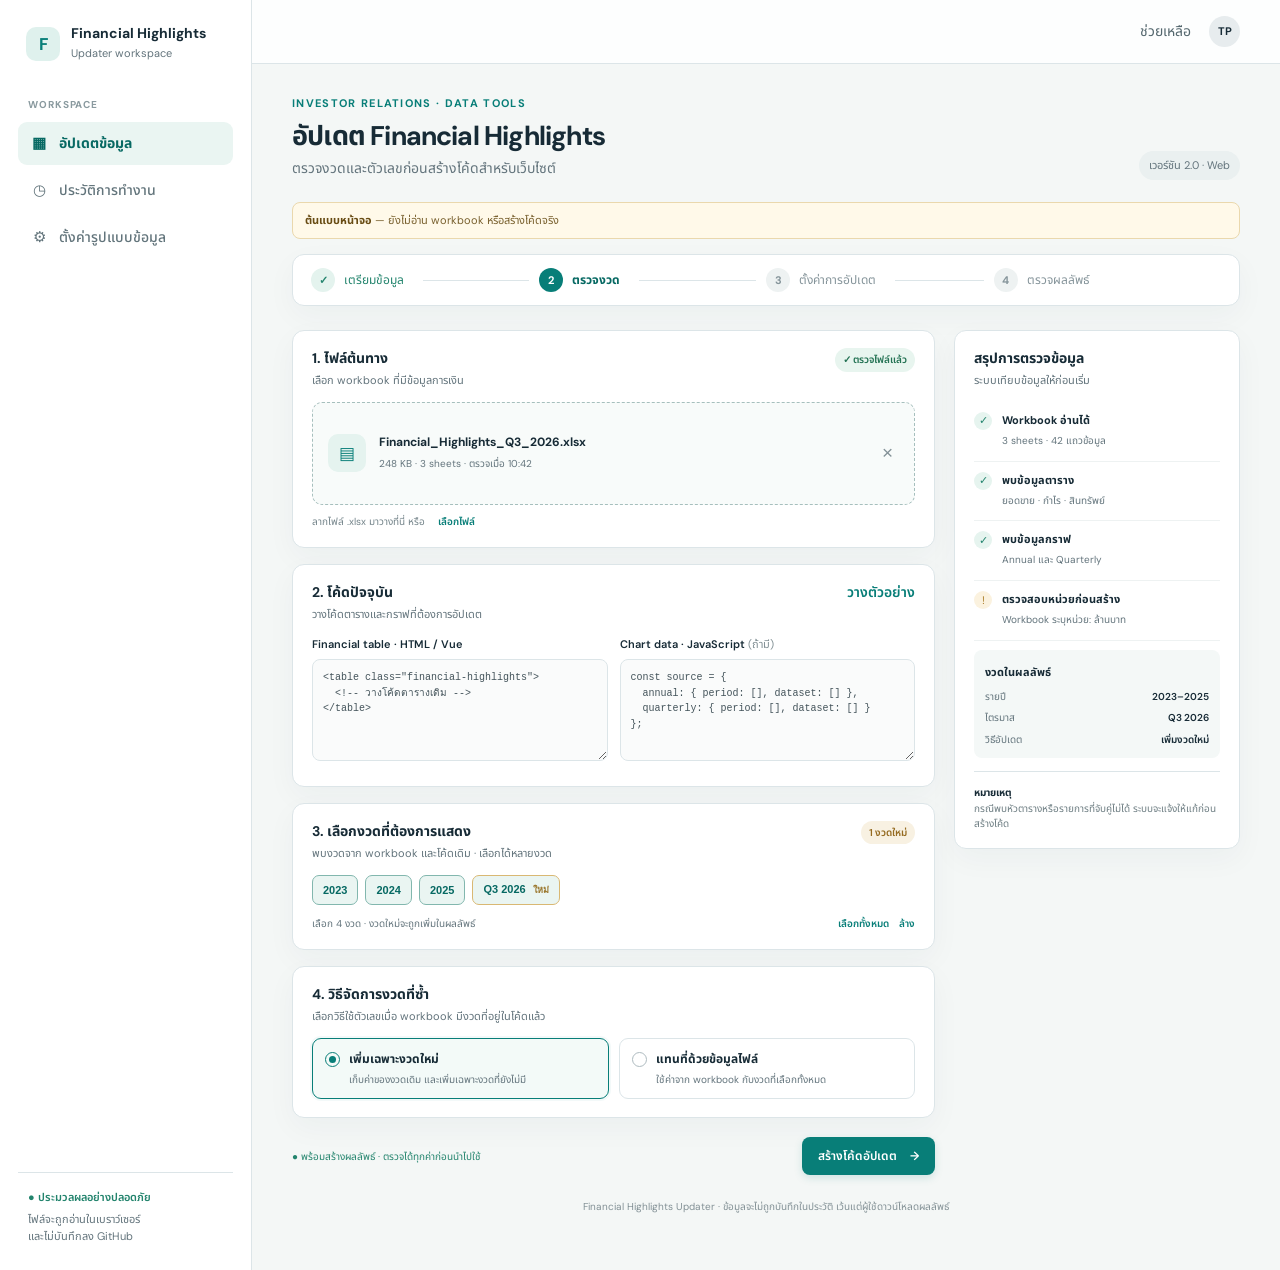
==== financial-highlights-ui-concept.html @ eec48c36 "Add Financial Highlights UI concept Publish a clearly labeled static UI mockup for the proposed brow" ====
<!doctype html>
<html lang="th">
<head>
<meta charset="utf-8">
<meta name="viewport" content="width=device-width, initial-scale=1">
<title>Financial Highlights Updater — UI Concept</title>
<style>
@import url('https://fonts.googleapis.com/css2?family=DM+Sans:wght@400;500;600;700&family=Noto+Sans+Thai:wght@400;500;600;700&display=swap');
:root{--ink:#172b36;--muted:#63747c;--line:#dce5e8;--paper:#f4f7f6;--white:#fff;--teal:#087e78;--teal-dark:#076963;--pale:#e6f4f1;--gold:#bc8b39;--green:#23846d;--shadow:0 10px 30px #203f4c0a}
*{box-sizing:border-box}body{margin:0;background:var(--paper);color:var(--ink);font:14px/1.55 'DM Sans','Noto Sans Thai',sans-serif}.shell{min-height:100vh;display:grid;grid-template-columns:252px 1fr}.sidebar{background:#fff;border-right:1px solid var(--line);padding:25px 18px;display:flex;flex-direction:column}.brand{display:flex;gap:11px;align-items:center;padding:0 8px 30px}.brandmark{height:34px;width:34px;border-radius:10px;background:#dff1ed;color:var(--teal);display:grid;place-items:center;font-size:17px;font-weight:700}.brand strong{font-size:14px;line-height:1.2;display:block}.brand small{color:var(--muted);font-size:11px}.navlabel{font-size:10px;font-weight:700;letter-spacing:.09em;color:#8a9a9f;padding:0 10px;margin:4px 0 9px}.navitem{display:flex;align-items:center;gap:11px;color:#62747b;padding:10px 12px;border-radius:9px;margin-bottom:4px;font-weight:500}.navitem.active{background:#eaf5f2;color:var(--teal-dark);font-weight:700}.navicon{width:18px;text-align:center;font-size:15px}.sidebar-bottom{margin-top:auto;border-top:1px solid var(--line);padding:16px 10px 0;color:var(--muted);font-size:11px}.secure{color:var(--green);font-weight:600;margin-bottom:5px}.main{min-width:0}.topbar{height:64px;padding:0 40px;border-bottom:1px solid var(--line);display:flex;justify-content:flex-end;align-items:center;background:#ffffffd9;gap:18px}.help{color:#54676e}.user{width:31px;height:31px;border-radius:50%;background:#e7ecee;display:grid;place-items:center;font-size:11px;font-weight:700}.content{max-width:1140px;margin:0 auto;padding:31px 40px 55px}.eyebrow{font-size:11px;letter-spacing:.12em;color:var(--teal);text-transform:uppercase;font-weight:700}.headline{display:flex;justify-content:space-between;align-items:flex-end;gap:20px;margin:3px 0 22px}.headline h1{font-size:27px;line-height:1.2;margin:5px 0 6px;letter-spacing:-.03em}.headline p{margin:0;color:var(--muted)}.version{font-size:11px;color:var(--muted);background:#eaf0f0;padding:6px 10px;border-radius:20px;white-space:nowrap}.steps{display:grid;grid-template-columns:repeat(4,1fr);gap:0;margin-bottom:24px;background:white;border:1px solid var(--line);border-radius:12px;padding:13px 18px;box-shadow:var(--shadow)}.step{display:flex;align-items:center;gap:9px;color:#85949a;font-size:12px}.step:not(:last-child):after{content:'';height:1px;flex:1;background:var(--line);margin:0 10px}.stepnum{width:24px;height:24px;border-radius:50%;display:grid;place-items:center;background:#eef2f2;font-size:11px;font-weight:700}.step.done{color:var(--green)}.step.done .stepnum{background:#e4f3ee;color:var(--green)}.step.active{color:var(--teal-dark);font-weight:700}.step.active .stepnum{background:var(--teal);color:#fff}.layout{display:grid;grid-template-columns:minmax(0,1fr) 286px;gap:19px;align-items:start}.stack{display:grid;gap:16px}.card{background:var(--white);border:1px solid var(--line);border-radius:12px;box-shadow:var(--shadow);overflow:hidden}.cardhead{padding:17px 19px 13px;display:flex;justify-content:space-between;align-items:flex-start;gap:12px}.cardtitle{font-weight:700;font-size:14px}.carddesc{font-size:11px;color:var(--muted);margin-top:2px}.cardbody{padding:0 19px 18px}.filebox{border:1px dashed #a6bfbd;background:#f8fbfa;border-radius:10px;min-height:103px;display:flex;align-items:center;padding:15px;gap:13px}.fileicon{width:38px;height:38px;border-radius:10px;background:#e5f3ef;color:var(--teal);display:grid;place-items:center;font-size:17px;flex:none}.fileinfo{flex:1;min-width:0}.fileinfo b{display:block;white-space:nowrap;overflow:hidden;text-overflow:ellipsis;font-size:12px}.fileinfo span{font-size:10px;color:var(--muted)}.pill{display:inline-flex;gap:5px;align-items:center;border-radius:20px;font-size:10px;padding:4px 8px;background:#e8f5ef;color:#237253;font-weight:600}.pill.gold{background:#f8f1e2;color:#956b21}.remove{color:#829096;background:transparent;border:0;font-size:19px}.dropnote{font-size:10px;color:#74848a;margin-top:9px}.codegrid{display:grid;grid-template-columns:1fr 1fr;gap:12px}.codefield label{font-size:11px;font-weight:600;display:block;margin:0 0 6px}.codefield textarea{width:100%;height:102px;resize:vertical;border:1px solid var(--line);border-radius:8px;background:#fafbfb;padding:10px;font:10px/1.55 'Consolas',monospace;color:#43535a;outline:none}.codefield textarea:focus{border-color:#71a9a1;box-shadow:0 0 0 3px #087e7815}.periods{display:flex;gap:7px;flex-wrap:wrap}.period{border:1px solid var(--line);background:white;border-radius:7px;padding:7px 10px;font-size:11px;color:#556970}.period.selected{background:#eaf5f2;border-color:#82b7ae;color:var(--teal-dark);font-weight:700}.period.new{border-color:#d9b873}.period em{font-style:normal;font-size:9px;color:#9a762c;margin-left:4px}.periodfoot{display:flex;justify-content:space-between;align-items:center;margin-top:11px;font-size:10px;color:var(--muted)}.textlink{border:0;background:none;color:var(--teal);font:inherit;font-weight:600;padding:0 0 0 10px}.modes{display:grid;grid-template-columns:1fr 1fr;gap:10px}.mode{border:1px solid var(--line);border-radius:9px;padding:11px 12px;cursor:pointer}.mode.selected{border:1.5px solid var(--teal);background:#f3faf8;box-shadow:0 0 0 2px #087e780c}.moderow{display:flex;gap:9px;align-items:center}.radio{width:15px;height:15px;border:1.5px solid #aebbc0;border-radius:50%;display:grid;place-items:center;flex:none}.selected .radio{border-color:var(--teal)}.selected .radio:after{content:'';width:7px;height:7px;background:var(--teal);border-radius:50%}.mode b{font-size:12px}.mode p{margin:5px 0 0 24px;color:var(--muted);font-size:10px;line-height:1.4}.actions{display:flex;justify-content:space-between;align-items:center;padding-top:3px}.ready{font-size:10px;color:var(--green);display:flex;gap:6px;align-items:center}.button{border:0;border-radius:8px;padding:10px 16px;background:var(--teal);color:white;font:600 12px 'DM Sans','Noto Sans Thai',sans-serif;box-shadow:0 3px 8px #087e7828}.button span{margin-left:10px}.sidecard{position:sticky;top:18px}.sidecard .cardbody{padding-bottom:16px}.checkrow{display:flex;gap:10px;padding:10px 0;border-bottom:1px solid #eef2f2;align-items:flex-start}.checkrow:last-child{border-bottom:0}.check{width:18px;height:18px;border-radius:50%;display:grid;place-items:center;background:#e6f4ef;color:#23846d;font-size:11px;flex:none}.check.gold{background:#fbf2df;color:#ac812d}.checkcopy b{font-size:11px;display:block}.checkcopy span{font-size:10px;color:var(--muted)}.summarybox{margin-top:9px;padding:11px;border-radius:8px;background:#f4f8f7}.summarybox b{font-size:11px}.summaryline{display:flex;justify-content:space-between;font-size:10px;color:var(--muted);margin-top:6px}.summaryline strong{color:var(--ink);font-weight:600}.tip{border-top:1px solid var(--line);margin-top:13px;padding-top:13px;font-size:10px;color:#6d7d82}.tip strong{color:var(--ink)}.footer{text-align:center;color:#829095;font-size:10px;margin-top:24px}.mobilebar{display:none}
.prototype-banner{border:1px solid #ead8ad;background:#fff9e9;color:#79612f;border-radius:8px;padding:9px 12px;font-size:11px;margin:0 0 15px}.prototype-banner strong{color:#684c14}
@media(max-width:900px){.shell{grid-template-columns:68px 1fr}.sidebar{padding:20px 10px;align-items:center}.brand{padding:0 0 27px}.brand strong,.brand small,.navlabel,.navitem span:not(.navicon),.sidebar-bottom{display:none}.navitem{padding:11px;margin:3px 0}.navicon{font-size:17px}.topbar{padding:0 25px}.content{padding:27px 25px}.layout{grid-template-columns:1fr 245px}}
@media(max-width:680px){.shell{display:block}.sidebar{display:none}.topbar{height:54px;padding:0 17px}.content{padding:23px 15px 35px}.headline{align-items:flex-start;flex-direction:column;gap:8px}.headline h1{font-size:23px}.version{display:none}.steps{padding:10px;grid-template-columns:repeat(4,1fr)}.step{justify-content:center}.step:not(:last-child):after{display:none}.step span:last-child{display:none}.layout{grid-template-columns:1fr}.sidecard{position:static;order:2}.codegrid,.modes{grid-template-columns:1fr}.cardhead{padding:15px 15px 12px}.cardbody{padding:0 15px 15px}.filebox{padding:12px;min-height:85px}.periodfoot{align-items:flex-start;gap:7px;flex-direction:column}.actions{gap:12px;align-items:flex-start;flex-direction:column}.button{width:100%}.footer{margin-top:17px}}
</style>
</head>
<body>
<div class="shell">
  <aside class="sidebar">
    <div class="brand"><div class="brandmark">F</div><div><strong>Financial Highlights</strong><small>Updater workspace</small></div></div>
    <div class="navlabel">WORKSPACE</div>
    <div class="navitem active"><span class="navicon">▦</span><span>อัปเดตข้อมูล</span></div>
    <div class="navitem"><span class="navicon">◷</span><span>ประวัติการทำงาน</span></div>
    <div class="navitem"><span class="navicon">⚙</span><span>ตั้งค่ารูปแบบข้อมูล</span></div>
    <div class="sidebar-bottom"><div class="secure">● ประมวลผลอย่างปลอดภัย</div>ไฟล์จะถูกอ่านในเบราว์เซอร์<br>และไม่บันทึกลง GitHub</div>
  </aside>
  <main class="main">
    <header class="topbar"><span class="help">ช่วยเหลือ</span><span class="user">TP</span></header>
    <div class="content">
      <div class="eyebrow">Investor relations · Data tools</div>
      <div class="headline"><div><h1>อัปเดต Financial Highlights</h1><p>ตรวจงวดและตัวเลขก่อนสร้างโค้ดสำหรับเว็บไซต์</p></div><span class="version">เวอร์ชัน 2.0 · Web</span></div>
      <div class="prototype-banner"><strong>ต้นแบบหน้าจอ</strong> — ยังไม่อ่าน workbook หรือสร้างโค้ดจริง</div>
      <div class="steps"><div class="step done"><span class="stepnum">✓</span><span>เตรียมข้อมูล</span></div><div class="step active"><span class="stepnum">2</span><span>ตรวจงวด</span></div><div class="step"><span class="stepnum">3</span><span>ตั้งค่าการอัปเดต</span></div><div class="step"><span class="stepnum">4</span><span>ตรวจผลลัพธ์</span></div></div>
      <div class="layout">
        <div class="stack">
          <section class="card">
            <div class="cardhead"><div><div class="cardtitle">1. ไฟล์ต้นทาง</div><div class="carddesc">เลือก workbook ที่มีข้อมูลการเงิน</div></div><span class="pill">✓ ตรวจไฟล์แล้ว</span></div>
            <div class="cardbody"><div class="filebox"><div class="fileicon">▤</div><div class="fileinfo"><b>Financial_Highlights_Q3_2026.xlsx</b><span>248 KB · 3 sheets · ตรวจเมื่อ 10:42</span></div><button class="remove" aria-label="นำไฟล์ออก">×</button></div><div class="dropnote">ลากไฟล์ .xlsx มาวางที่นี่ หรือ <span class="textlink">เลือกไฟล์</span></div></div>
          </section>
          <section class="card">
            <div class="cardhead"><div><div class="cardtitle">2. โค้ดปัจจุบัน</div><div class="carddesc">วางโค้ดตารางและกราฟที่ต้องการอัปเดต</div></div><button class="textlink">วางตัวอย่าง</button></div>
            <div class="cardbody codegrid"><div class="codefield"><label>Financial table · HTML / Vue</label><textarea aria-label="โค้ดตาราง" spellcheck="false">&lt;table class="financial-highlights"&gt;
  &lt;!-- วางโค้ดตารางเดิม --&gt;
&lt;/table&gt;</textarea></div><div class="codefield"><label>Chart data · JavaScript <span style="color:#829095;font-weight:400">(ถ้ามี)</span></label><textarea aria-label="โค้ดกราฟ" spellcheck="false">const source = {
  annual: { period: [], dataset: [] },
  quarterly: { period: [], dataset: [] }
};</textarea></div></div>
          </section>
          <section class="card">
            <div class="cardhead"><div><div class="cardtitle">3. เลือกงวดที่ต้องการแสดง</div><div class="carddesc">พบงวดจาก workbook และโค้ดเดิม · เลือกได้หลายงวด</div></div><span class="pill gold">1 งวดใหม่</span></div>
            <div class="cardbody"><div class="periods"><button class="period selected">2023</button><button class="period selected">2024</button><button class="period selected">2025</button><button class="period selected new">Q3 2026 <em>ใหม่</em></button></div><div class="periodfoot"><span>เลือก 4 งวด · งวดใหม่จะถูกเพิ่มในผลลัพธ์</span><span><button class="textlink">เลือกทั้งหมด</button><button class="textlink">ล้าง</button></span></div></div>
          </section>
          <section class="card">
            <div class="cardhead"><div><div class="cardtitle">4. วิธีจัดการงวดที่ซ้ำ</div><div class="carddesc">เลือกวิธีใช้ตัวเลขเมื่อ workbook มีงวดที่อยู่ในโค้ดแล้ว</div></div></div>
            <div class="cardbody"><div class="modes"><div class="mode selected" role="radio" aria-checked="true" tabindex="0"><div class="moderow"><span class="radio"></span><b>เพิ่มเฉพาะงวดใหม่</b></div><p>เก็บค่าของงวดเดิม และเพิ่มเฉพาะงวดที่ยังไม่มี</p></div><div class="mode" role="radio" aria-checked="false" tabindex="0"><div class="moderow"><span class="radio"></span><b>แทนที่ด้วยข้อมูลไฟล์</b></div><p>ใช้ค่าจาก workbook กับงวดที่เลือกทั้งหมด</p></div></div></div>
          </section>
          <div class="actions"><span class="ready">● พร้อมสร้างผลลัพธ์ · ตรวจได้ทุกค่าก่อนนำไปใช้</span><button class="button">สร้างโค้ดอัปเดต <span>→</span></button></div>
        </div>
        <aside class="card sidecard"><div class="cardhead"><div><div class="cardtitle">สรุปการตรวจข้อมูล</div><div class="carddesc">ระบบเทียบข้อมูลให้ก่อนเริ่ม</div></div></div><div class="cardbody">
          <div class="checkrow"><span class="check">✓</span><div class="checkcopy"><b>Workbook อ่านได้</b><span>3 sheets · 42 แถวข้อมูล</span></div></div>
          <div class="checkrow"><span class="check">✓</span><div class="checkcopy"><b>พบข้อมูลตาราง</b><span>ยอดขาย · กำไร · สินทรัพย์</span></div></div>
          <div class="checkrow"><span class="check">✓</span><div class="checkcopy"><b>พบข้อมูลกราฟ</b><span>Annual และ Quarterly</span></div></div>
          <div class="checkrow"><span class="check gold">!</span><div class="checkcopy"><b>ตรวจสอบหน่วยก่อนสร้าง</b><span>Workbook ระบุหน่วย: ล้านบาท</span></div></div>
          <div class="summarybox"><b>งวดในผลลัพธ์</b><div class="summaryline"><span>รายปี</span><strong>2023–2025</strong></div><div class="summaryline"><span>ไตรมาส</span><strong>Q3 2026</strong></div><div class="summaryline"><span>วิธีอัปเดต</span><strong>เพิ่มงวดใหม่</strong></div></div>
          <div class="tip"><strong>หมายเหตุ</strong><br>กรณีพบหัวตารางหรือรายการที่จับคู่ไม่ได้ ระบบจะแจ้งให้แก้ก่อนสร้างโค้ด</div>
        </div></aside>
      </div>
      <div class="footer">Financial Highlights Updater · ข้อมูลจะไม่ถูกบันทึกในประวัติ เว้นแต่ผู้ใช้ดาวน์โหลดผลลัพธ์</div>
    </div>
  </main>
</div>
<script>
document.querySelectorAll('.period').forEach(button=>button.addEventListener('click',()=>button.classList.toggle('selected')));
document.querySelectorAll('.mode').forEach(mode=>mode.addEventListener('click',()=>{document.querySelectorAll('.mode').forEach(item=>{item.classList.remove('selected');item.setAttribute('aria-checked','false')});mode.classList.add('selected');mode.setAttribute('aria-checked','true')}));
</script>
</body>
</html>
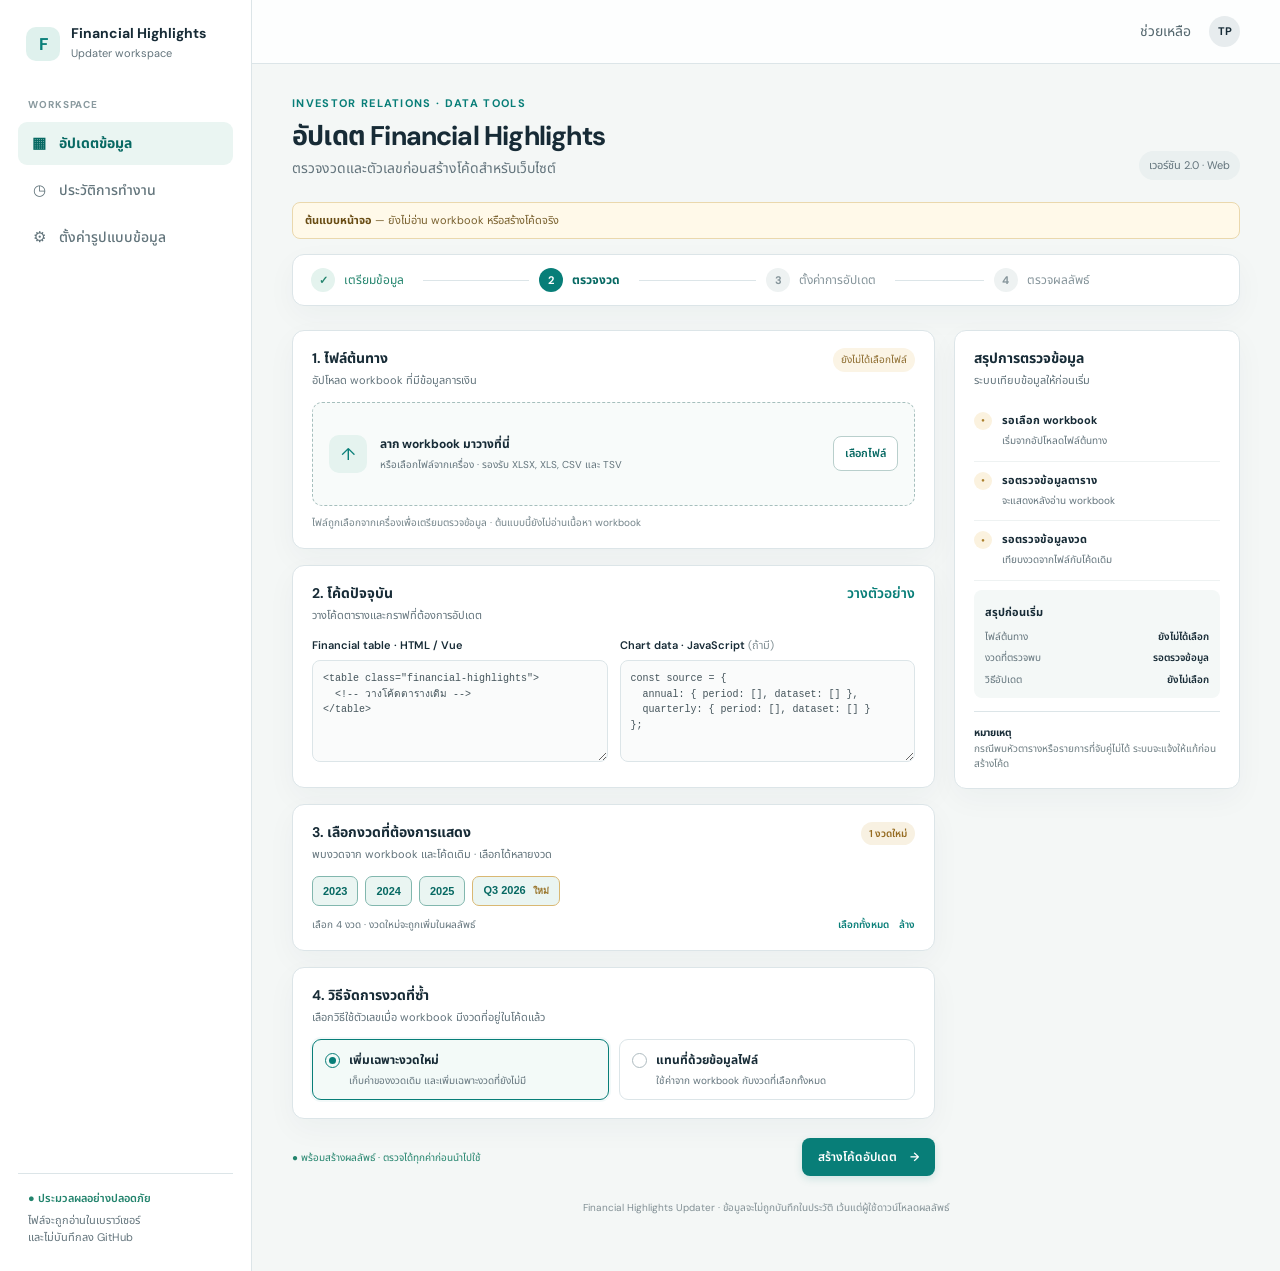
==== commit 83302415: "Add workbook upload to updater UI Replace the prefilled workbook example with a local file picker an" ====
--- a/financial-highlights-ui-concept.html
+++ b/financial-highlights-ui-concept.html
@@ -9,6 +9,7 @@
 :root{--ink:#172b36;--muted:#63747c;--line:#dce5e8;--paper:#f4f7f6;--white:#fff;--teal:#087e78;--teal-dark:#076963;--pale:#e6f4f1;--gold:#bc8b39;--green:#23846d;--shadow:0 10px 30px #203f4c0a}
 *{box-sizing:border-box}body{margin:0;background:var(--paper);color:var(--ink);font:14px/1.55 'DM Sans','Noto Sans Thai',sans-serif}.shell{min-height:100vh;display:grid;grid-template-columns:252px 1fr}.sidebar{background:#fff;border-right:1px solid var(--line);padding:25px 18px;display:flex;flex-direction:column}.brand{display:flex;gap:11px;align-items:center;padding:0 8px 30px}.brandmark{height:34px;width:34px;border-radius:10px;background:#dff1ed;color:var(--teal);display:grid;place-items:center;font-size:17px;font-weight:700}.brand strong{font-size:14px;line-height:1.2;display:block}.brand small{color:var(--muted);font-size:11px}.navlabel{font-size:10px;font-weight:700;letter-spacing:.09em;color:#8a9a9f;padding:0 10px;margin:4px 0 9px}.navitem{display:flex;align-items:center;gap:11px;color:#62747b;padding:10px 12px;border-radius:9px;margin-bottom:4px;font-weight:500}.navitem.active{background:#eaf5f2;color:var(--teal-dark);font-weight:700}.navicon{width:18px;text-align:center;font-size:15px}.sidebar-bottom{margin-top:auto;border-top:1px solid var(--line);padding:16px 10px 0;color:var(--muted);font-size:11px}.secure{color:var(--green);font-weight:600;margin-bottom:5px}.main{min-width:0}.topbar{height:64px;padding:0 40px;border-bottom:1px solid var(--line);display:flex;justify-content:flex-end;align-items:center;background:#ffffffd9;gap:18px}.help{color:#54676e}.user{width:31px;height:31px;border-radius:50%;background:#e7ecee;display:grid;place-items:center;font-size:11px;font-weight:700}.content{max-width:1140px;margin:0 auto;padding:31px 40px 55px}.eyebrow{font-size:11px;letter-spacing:.12em;color:var(--teal);text-transform:uppercase;font-weight:700}.headline{display:flex;justify-content:space-between;align-items:flex-end;gap:20px;margin:3px 0 22px}.headline h1{font-size:27px;line-height:1.2;margin:5px 0 6px;letter-spacing:-.03em}.headline p{margin:0;color:var(--muted)}.version{font-size:11px;color:var(--muted);background:#eaf0f0;padding:6px 10px;border-radius:20px;white-space:nowrap}.steps{display:grid;grid-template-columns:repeat(4,1fr);gap:0;margin-bottom:24px;background:white;border:1px solid var(--line);border-radius:12px;padding:13px 18px;box-shadow:var(--shadow)}.step{display:flex;align-items:center;gap:9px;color:#85949a;font-size:12px}.step:not(:last-child):after{content:'';height:1px;flex:1;background:var(--line);margin:0 10px}.stepnum{width:24px;height:24px;border-radius:50%;display:grid;place-items:center;background:#eef2f2;font-size:11px;font-weight:700}.step.done{color:var(--green)}.step.done .stepnum{background:#e4f3ee;color:var(--green)}.step.active{color:var(--teal-dark);font-weight:700}.step.active .stepnum{background:var(--teal);color:#fff}.layout{display:grid;grid-template-columns:minmax(0,1fr) 286px;gap:19px;align-items:start}.stack{display:grid;gap:16px}.card{background:var(--white);border:1px solid var(--line);border-radius:12px;box-shadow:var(--shadow);overflow:hidden}.cardhead{padding:17px 19px 13px;display:flex;justify-content:space-between;align-items:flex-start;gap:12px}.cardtitle{font-weight:700;font-size:14px}.carddesc{font-size:11px;color:var(--muted);margin-top:2px}.cardbody{padding:0 19px 18px}.filebox{border:1px dashed #a6bfbd;background:#f8fbfa;border-radius:10px;min-height:103px;display:flex;align-items:center;padding:15px;gap:13px}.fileicon{width:38px;height:38px;border-radius:10px;background:#e5f3ef;color:var(--teal);display:grid;place-items:center;font-size:17px;flex:none}.fileinfo{flex:1;min-width:0}.fileinfo b{display:block;white-space:nowrap;overflow:hidden;text-overflow:ellipsis;font-size:12px}.fileinfo span{font-size:10px;color:var(--muted)}.pill{display:inline-flex;gap:5px;align-items:center;border-radius:20px;font-size:10px;padding:4px 8px;background:#e8f5ef;color:#237253;font-weight:600}.pill.gold{background:#f8f1e2;color:#956b21}.remove{color:#829096;background:transparent;border:0;font-size:19px}.dropnote{font-size:10px;color:#74848a;margin-top:9px}.codegrid{display:grid;grid-template-columns:1fr 1fr;gap:12px}.codefield label{font-size:11px;font-weight:600;display:block;margin:0 0 6px}.codefield textarea{width:100%;height:102px;resize:vertical;border:1px solid var(--line);border-radius:8px;background:#fafbfb;padding:10px;font:10px/1.55 'Consolas',monospace;color:#43535a;outline:none}.codefield textarea:focus{border-color:#71a9a1;box-shadow:0 0 0 3px #087e7815}.periods{display:flex;gap:7px;flex-wrap:wrap}.period{border:1px solid var(--line);background:white;border-radius:7px;padding:7px 10px;font-size:11px;color:#556970}.period.selected{background:#eaf5f2;border-color:#82b7ae;color:var(--teal-dark);font-weight:700}.period.new{border-color:#d9b873}.period em{font-style:normal;font-size:9px;color:#9a762c;margin-left:4px}.periodfoot{display:flex;justify-content:space-between;align-items:center;margin-top:11px;font-size:10px;color:var(--muted)}.textlink{border:0;background:none;color:var(--teal);font:inherit;font-weight:600;padding:0 0 0 10px}.modes{display:grid;grid-template-columns:1fr 1fr;gap:10px}.mode{border:1px solid var(--line);border-radius:9px;padding:11px 12px;cursor:pointer}.mode.selected{border:1.5px solid var(--teal);background:#f3faf8;box-shadow:0 0 0 2px #087e780c}.moderow{display:flex;gap:9px;align-items:center}.radio{width:15px;height:15px;border:1.5px solid #aebbc0;border-radius:50%;display:grid;place-items:center;flex:none}.selected .radio{border-color:var(--teal)}.selected .radio:after{content:'';width:7px;height:7px;background:var(--teal);border-radius:50%}.mode b{font-size:12px}.mode p{margin:5px 0 0 24px;color:var(--muted);font-size:10px;line-height:1.4}.actions{display:flex;justify-content:space-between;align-items:center;padding-top:3px}.ready{font-size:10px;color:var(--green);display:flex;gap:6px;align-items:center}.button{border:0;border-radius:8px;padding:10px 16px;background:var(--teal);color:white;font:600 12px 'DM Sans','Noto Sans Thai',sans-serif;box-shadow:0 3px 8px #087e7828}.button span{margin-left:10px}.sidecard{position:sticky;top:18px}.sidecard .cardbody{padding-bottom:16px}.checkrow{display:flex;gap:10px;padding:10px 0;border-bottom:1px solid #eef2f2;align-items:flex-start}.checkrow:last-child{border-bottom:0}.check{width:18px;height:18px;border-radius:50%;display:grid;place-items:center;background:#e6f4ef;color:#23846d;font-size:11px;flex:none}.check.gold{background:#fbf2df;color:#ac812d}.checkcopy b{font-size:11px;display:block}.checkcopy span{font-size:10px;color:var(--muted)}.summarybox{margin-top:9px;padding:11px;border-radius:8px;background:#f4f8f7}.summarybox b{font-size:11px}.summaryline{display:flex;justify-content:space-between;font-size:10px;color:var(--muted);margin-top:6px}.summaryline strong{color:var(--ink);font-weight:600}.tip{border-top:1px solid var(--line);margin-top:13px;padding-top:13px;font-size:10px;color:#6d7d82}.tip strong{color:var(--ink)}.footer{text-align:center;color:#829095;font-size:10px;margin-top:24px}.mobilebar{display:none}
 .prototype-banner{border:1px solid #ead8ad;background:#fff9e9;color:#79612f;border-radius:8px;padding:9px 12px;font-size:11px;margin:0 0 15px}.prototype-banner strong{color:#684c14}
+.upload-zone{border:1px dashed #a6bfbd;background:#f8fbfa;border-radius:10px;min-height:104px;padding:16px;display:flex;align-items:center;gap:13px;transition:border-color .15s,background .15s}.upload-zone.dragover{border-color:var(--teal);background:#eef8f5}.upload-copy{flex:1;min-width:0}.upload-copy b{display:block;font-size:12px}.upload-copy span{display:block;color:var(--muted);font-size:10px;margin-top:3px}.file-input{position:absolute;width:1px;height:1px;opacity:0;pointer-events:none}.file-picked{display:none;margin-top:10px;border:1px solid var(--line);background:#fff;border-radius:9px;padding:10px 12px;align-items:center;gap:10px}.file-picked.visible{display:flex}.file-picked .fileinfo{flex:1;min-width:0}.file-picked .fileinfo b{display:block;white-space:nowrap;overflow:hidden;text-overflow:ellipsis;font-size:11px}.file-picked .fileinfo span{font-size:10px;color:var(--muted)}.upload-button{border:1px solid #b9cfcc;background:white;border-radius:8px;color:var(--teal-dark);padding:8px 11px;font:600 11px 'DM Sans','Noto Sans Thai',sans-serif;white-space:nowrap;cursor:pointer}.file-status{font-size:10px;color:#8b6a2c;background:#fbf4e5;border-radius:20px;padding:4px 8px}.file-status.ready{color:#237253;background:#e8f5ef}
 @media(max-width:900px){.shell{grid-template-columns:68px 1fr}.sidebar{padding:20px 10px;align-items:center}.brand{padding:0 0 27px}.brand strong,.brand small,.navlabel,.navitem span:not(.navicon),.sidebar-bottom{display:none}.navitem{padding:11px;margin:3px 0}.navicon{font-size:17px}.topbar{padding:0 25px}.content{padding:27px 25px}.layout{grid-template-columns:1fr 245px}}
 @media(max-width:680px){.shell{display:block}.sidebar{display:none}.topbar{height:54px;padding:0 17px}.content{padding:23px 15px 35px}.headline{align-items:flex-start;flex-direction:column;gap:8px}.headline h1{font-size:23px}.version{display:none}.steps{padding:10px;grid-template-columns:repeat(4,1fr)}.step{justify-content:center}.step:not(:last-child):after{display:none}.step span:last-child{display:none}.layout{grid-template-columns:1fr}.sidecard{position:static;order:2}.codegrid,.modes{grid-template-columns:1fr}.cardhead{padding:15px 15px 12px}.cardbody{padding:0 15px 15px}.filebox{padding:12px;min-height:85px}.periodfoot{align-items:flex-start;gap:7px;flex-direction:column}.actions{gap:12px;align-items:flex-start;flex-direction:column}.button{width:100%}.footer{margin-top:17px}}
 </style>
@@ -33,8 +34,15 @@
       <div class="layout">
         <div class="stack">
           <section class="card">
-            <div class="cardhead"><div><div class="cardtitle">1. ไฟล์ต้นทาง</div><div class="carddesc">เลือก workbook ที่มีข้อมูลการเงิน</div></div><span class="pill">✓ ตรวจไฟล์แล้ว</span></div>
-            <div class="cardbody"><div class="filebox"><div class="fileicon">▤</div><div class="fileinfo"><b>Financial_Highlights_Q3_2026.xlsx</b><span>248 KB · 3 sheets · ตรวจเมื่อ 10:42</span></div><button class="remove" aria-label="นำไฟล์ออก">×</button></div><div class="dropnote">ลากไฟล์ .xlsx มาวางที่นี่ หรือ <span class="textlink">เลือกไฟล์</span></div></div>
+            <div class="cardhead"><div><div class="cardtitle">1. ไฟล์ต้นทาง</div><div class="carddesc">อัปโหลด workbook ที่มีข้อมูลการเงิน</div></div><span class="file-status" id="file-status">ยังไม่ได้เลือกไฟล์</span></div>
+            <div class="cardbody">
+              <input class="file-input" id="workbook-file" type="file" accept=".xlsx,.xls,.csv,.tsv" aria-label="เลือก workbook">
+              <div class="upload-zone" id="upload-zone" role="group" aria-label="อัปโหลด workbook">
+                <div class="fileicon">↑</div><div class="upload-copy"><b>ลาก workbook มาวางที่นี่</b><span>หรือเลือกไฟล์จากเครื่อง · รองรับ XLSX, XLS, CSV และ TSV</span></div><button class="upload-button" id="choose-file" type="button">เลือกไฟล์</button>
+              </div>
+              <div class="file-picked" id="file-picked"><div class="fileicon">▤</div><div class="fileinfo"><b id="file-name"></b><span id="file-meta"></span></div><button class="remove" id="remove-file" type="button" aria-label="นำไฟล์ออก">×</button></div>
+              <div class="dropnote">ไฟล์ถูกเลือกจากเครื่องเพื่อเตรียมตรวจข้อมูล · ต้นแบบนี้ยังไม่อ่านเนื้อหา workbook</div>
+            </div>
           </section>
           <section class="card">
             <div class="cardhead"><div><div class="cardtitle">2. โค้ดปัจจุบัน</div><div class="carddesc">วางโค้ดตารางและกราฟที่ต้องการอัปเดต</div></div><button class="textlink">วางตัวอย่าง</button></div>
@@ -56,11 +64,10 @@
           <div class="actions"><span class="ready">● พร้อมสร้างผลลัพธ์ · ตรวจได้ทุกค่าก่อนนำไปใช้</span><button class="button">สร้างโค้ดอัปเดต <span>→</span></button></div>
         </div>
         <aside class="card sidecard"><div class="cardhead"><div><div class="cardtitle">สรุปการตรวจข้อมูล</div><div class="carddesc">ระบบเทียบข้อมูลให้ก่อนเริ่ม</div></div></div><div class="cardbody">
-          <div class="checkrow"><span class="check">✓</span><div class="checkcopy"><b>Workbook อ่านได้</b><span>3 sheets · 42 แถวข้อมูล</span></div></div>
-          <div class="checkrow"><span class="check">✓</span><div class="checkcopy"><b>พบข้อมูลตาราง</b><span>ยอดขาย · กำไร · สินทรัพย์</span></div></div>
-          <div class="checkrow"><span class="check">✓</span><div class="checkcopy"><b>พบข้อมูลกราฟ</b><span>Annual และ Quarterly</span></div></div>
-          <div class="checkrow"><span class="check gold">!</span><div class="checkcopy"><b>ตรวจสอบหน่วยก่อนสร้าง</b><span>Workbook ระบุหน่วย: ล้านบาท</span></div></div>
-          <div class="summarybox"><b>งวดในผลลัพธ์</b><div class="summaryline"><span>รายปี</span><strong>2023–2025</strong></div><div class="summaryline"><span>ไตรมาส</span><strong>Q3 2026</strong></div><div class="summaryline"><span>วิธีอัปเดต</span><strong>เพิ่มงวดใหม่</strong></div></div>
+          <div class="checkrow"><span class="check gold">•</span><div class="checkcopy"><b>รอเลือก workbook</b><span>เริ่มจากอัปโหลดไฟล์ต้นทาง</span></div></div>
+          <div class="checkrow"><span class="check gold">•</span><div class="checkcopy"><b>รอตรวจข้อมูลตาราง</b><span>จะแสดงหลังอ่าน workbook</span></div></div>
+          <div class="checkrow"><span class="check gold">•</span><div class="checkcopy"><b>รอตรวจข้อมูลงวด</b><span>เทียบงวดจากไฟล์กับโค้ดเดิม</span></div></div>
+          <div class="summarybox"><b>สรุปก่อนเริ่ม</b><div class="summaryline"><span>ไฟล์ต้นทาง</span><strong id="summary-file">ยังไม่ได้เลือก</strong></div><div class="summaryline"><span>งวดที่ตรวจพบ</span><strong>รอตรวจข้อมูล</strong></div><div class="summaryline"><span>วิธีอัปเดต</span><strong>ยังไม่เลือก</strong></div></div>
           <div class="tip"><strong>หมายเหตุ</strong><br>กรณีพบหัวตารางหรือรายการที่จับคู่ไม่ได้ ระบบจะแจ้งให้แก้ก่อนสร้างโค้ด</div>
         </div></aside>
       </div>
@@ -71,6 +78,18 @@
 <script>
 document.querySelectorAll('.period').forEach(button=>button.addEventListener('click',()=>button.classList.toggle('selected')));
 document.querySelectorAll('.mode').forEach(mode=>mode.addEventListener('click',()=>{document.querySelectorAll('.mode').forEach(item=>{item.classList.remove('selected');item.setAttribute('aria-checked','false')});mode.classList.add('selected');mode.setAttribute('aria-checked','true')}));
+const workbookInput=document.getElementById('workbook-file');
+const uploadZone=document.getElementById('upload-zone');
+const filePicked=document.getElementById('file-picked');
+const fileStatus=document.getElementById('file-status');
+function showWorkbook(file){if(!file)return;document.getElementById('file-name').textContent=file.name;document.getElementById('file-meta').textContent=`${(file.size/1024).toFixed(1)} KB · เลือกจากเครื่อง`;filePicked.classList.add('visible');fileStatus.textContent='เลือกไฟล์แล้ว';fileStatus.classList.add('ready');document.getElementById('summary-file').textContent=file.name;}
+document.getElementById('choose-file').addEventListener('click',()=>workbookInput.click());
+uploadZone.addEventListener('click',event=>{if(!event.target.closest('button'))workbookInput.click()});
+workbookInput.addEventListener('change',()=>showWorkbook(workbookInput.files[0]));
+uploadZone.addEventListener('dragover',event=>{event.preventDefault();uploadZone.classList.add('dragover')});
+uploadZone.addEventListener('dragleave',()=>uploadZone.classList.remove('dragover'));
+uploadZone.addEventListener('drop',event=>{event.preventDefault();uploadZone.classList.remove('dragover');const file=event.dataTransfer.files[0];if(!file)return;const transfer=new DataTransfer();transfer.items.add(file);workbookInput.files=transfer.files;showWorkbook(file)});
+document.getElementById('remove-file').addEventListener('click',()=>{workbookInput.value='';filePicked.classList.remove('visible');fileStatus.textContent='ยังไม่ได้เลือกไฟล์';fileStatus.classList.remove('ready');document.getElementById('summary-file').textContent='ยังไม่ได้เลือก'});
 </script>
 </body>
 </html>
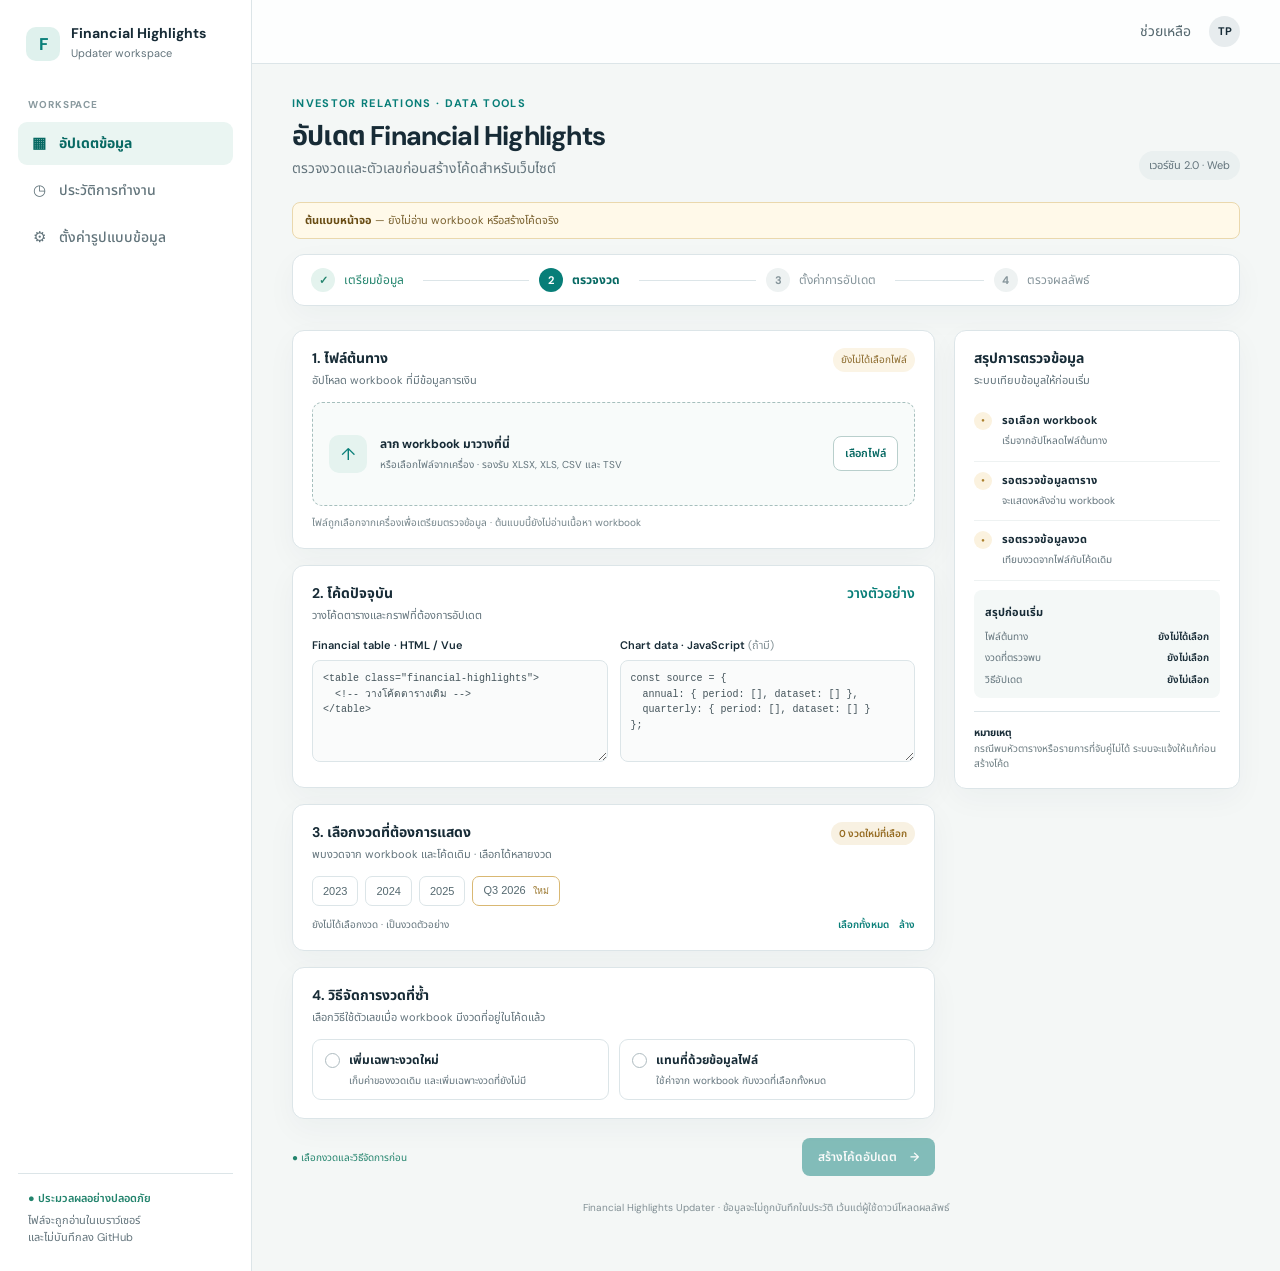
==== commit dcc2ab50: "Make period and update mode controls functional Update selected-period counts and summaries, enable " ====
--- a/financial-highlights-ui-concept.html
+++ b/financial-highlights-ui-concept.html
@@ -7,7 +7,7 @@
 <style>
 @import url('https://fonts.googleapis.com/css2?family=DM+Sans:wght@400;500;600;700&family=Noto+Sans+Thai:wght@400;500;600;700&display=swap');
 :root{--ink:#172b36;--muted:#63747c;--line:#dce5e8;--paper:#f4f7f6;--white:#fff;--teal:#087e78;--teal-dark:#076963;--pale:#e6f4f1;--gold:#bc8b39;--green:#23846d;--shadow:0 10px 30px #203f4c0a}
-*{box-sizing:border-box}body{margin:0;background:var(--paper);color:var(--ink);font:14px/1.55 'DM Sans','Noto Sans Thai',sans-serif}.shell{min-height:100vh;display:grid;grid-template-columns:252px 1fr}.sidebar{background:#fff;border-right:1px solid var(--line);padding:25px 18px;display:flex;flex-direction:column}.brand{display:flex;gap:11px;align-items:center;padding:0 8px 30px}.brandmark{height:34px;width:34px;border-radius:10px;background:#dff1ed;color:var(--teal);display:grid;place-items:center;font-size:17px;font-weight:700}.brand strong{font-size:14px;line-height:1.2;display:block}.brand small{color:var(--muted);font-size:11px}.navlabel{font-size:10px;font-weight:700;letter-spacing:.09em;color:#8a9a9f;padding:0 10px;margin:4px 0 9px}.navitem{display:flex;align-items:center;gap:11px;color:#62747b;padding:10px 12px;border-radius:9px;margin-bottom:4px;font-weight:500}.navitem.active{background:#eaf5f2;color:var(--teal-dark);font-weight:700}.navicon{width:18px;text-align:center;font-size:15px}.sidebar-bottom{margin-top:auto;border-top:1px solid var(--line);padding:16px 10px 0;color:var(--muted);font-size:11px}.secure{color:var(--green);font-weight:600;margin-bottom:5px}.main{min-width:0}.topbar{height:64px;padding:0 40px;border-bottom:1px solid var(--line);display:flex;justify-content:flex-end;align-items:center;background:#ffffffd9;gap:18px}.help{color:#54676e}.user{width:31px;height:31px;border-radius:50%;background:#e7ecee;display:grid;place-items:center;font-size:11px;font-weight:700}.content{max-width:1140px;margin:0 auto;padding:31px 40px 55px}.eyebrow{font-size:11px;letter-spacing:.12em;color:var(--teal);text-transform:uppercase;font-weight:700}.headline{display:flex;justify-content:space-between;align-items:flex-end;gap:20px;margin:3px 0 22px}.headline h1{font-size:27px;line-height:1.2;margin:5px 0 6px;letter-spacing:-.03em}.headline p{margin:0;color:var(--muted)}.version{font-size:11px;color:var(--muted);background:#eaf0f0;padding:6px 10px;border-radius:20px;white-space:nowrap}.steps{display:grid;grid-template-columns:repeat(4,1fr);gap:0;margin-bottom:24px;background:white;border:1px solid var(--line);border-radius:12px;padding:13px 18px;box-shadow:var(--shadow)}.step{display:flex;align-items:center;gap:9px;color:#85949a;font-size:12px}.step:not(:last-child):after{content:'';height:1px;flex:1;background:var(--line);margin:0 10px}.stepnum{width:24px;height:24px;border-radius:50%;display:grid;place-items:center;background:#eef2f2;font-size:11px;font-weight:700}.step.done{color:var(--green)}.step.done .stepnum{background:#e4f3ee;color:var(--green)}.step.active{color:var(--teal-dark);font-weight:700}.step.active .stepnum{background:var(--teal);color:#fff}.layout{display:grid;grid-template-columns:minmax(0,1fr) 286px;gap:19px;align-items:start}.stack{display:grid;gap:16px}.card{background:var(--white);border:1px solid var(--line);border-radius:12px;box-shadow:var(--shadow);overflow:hidden}.cardhead{padding:17px 19px 13px;display:flex;justify-content:space-between;align-items:flex-start;gap:12px}.cardtitle{font-weight:700;font-size:14px}.carddesc{font-size:11px;color:var(--muted);margin-top:2px}.cardbody{padding:0 19px 18px}.filebox{border:1px dashed #a6bfbd;background:#f8fbfa;border-radius:10px;min-height:103px;display:flex;align-items:center;padding:15px;gap:13px}.fileicon{width:38px;height:38px;border-radius:10px;background:#e5f3ef;color:var(--teal);display:grid;place-items:center;font-size:17px;flex:none}.fileinfo{flex:1;min-width:0}.fileinfo b{display:block;white-space:nowrap;overflow:hidden;text-overflow:ellipsis;font-size:12px}.fileinfo span{font-size:10px;color:var(--muted)}.pill{display:inline-flex;gap:5px;align-items:center;border-radius:20px;font-size:10px;padding:4px 8px;background:#e8f5ef;color:#237253;font-weight:600}.pill.gold{background:#f8f1e2;color:#956b21}.remove{color:#829096;background:transparent;border:0;font-size:19px}.dropnote{font-size:10px;color:#74848a;margin-top:9px}.codegrid{display:grid;grid-template-columns:1fr 1fr;gap:12px}.codefield label{font-size:11px;font-weight:600;display:block;margin:0 0 6px}.codefield textarea{width:100%;height:102px;resize:vertical;border:1px solid var(--line);border-radius:8px;background:#fafbfb;padding:10px;font:10px/1.55 'Consolas',monospace;color:#43535a;outline:none}.codefield textarea:focus{border-color:#71a9a1;box-shadow:0 0 0 3px #087e7815}.periods{display:flex;gap:7px;flex-wrap:wrap}.period{border:1px solid var(--line);background:white;border-radius:7px;padding:7px 10px;font-size:11px;color:#556970}.period.selected{background:#eaf5f2;border-color:#82b7ae;color:var(--teal-dark);font-weight:700}.period.new{border-color:#d9b873}.period em{font-style:normal;font-size:9px;color:#9a762c;margin-left:4px}.periodfoot{display:flex;justify-content:space-between;align-items:center;margin-top:11px;font-size:10px;color:var(--muted)}.textlink{border:0;background:none;color:var(--teal);font:inherit;font-weight:600;padding:0 0 0 10px}.modes{display:grid;grid-template-columns:1fr 1fr;gap:10px}.mode{border:1px solid var(--line);border-radius:9px;padding:11px 12px;cursor:pointer}.mode.selected{border:1.5px solid var(--teal);background:#f3faf8;box-shadow:0 0 0 2px #087e780c}.moderow{display:flex;gap:9px;align-items:center}.radio{width:15px;height:15px;border:1.5px solid #aebbc0;border-radius:50%;display:grid;place-items:center;flex:none}.selected .radio{border-color:var(--teal)}.selected .radio:after{content:'';width:7px;height:7px;background:var(--teal);border-radius:50%}.mode b{font-size:12px}.mode p{margin:5px 0 0 24px;color:var(--muted);font-size:10px;line-height:1.4}.actions{display:flex;justify-content:space-between;align-items:center;padding-top:3px}.ready{font-size:10px;color:var(--green);display:flex;gap:6px;align-items:center}.button{border:0;border-radius:8px;padding:10px 16px;background:var(--teal);color:white;font:600 12px 'DM Sans','Noto Sans Thai',sans-serif;box-shadow:0 3px 8px #087e7828}.button span{margin-left:10px}.sidecard{position:sticky;top:18px}.sidecard .cardbody{padding-bottom:16px}.checkrow{display:flex;gap:10px;padding:10px 0;border-bottom:1px solid #eef2f2;align-items:flex-start}.checkrow:last-child{border-bottom:0}.check{width:18px;height:18px;border-radius:50%;display:grid;place-items:center;background:#e6f4ef;color:#23846d;font-size:11px;flex:none}.check.gold{background:#fbf2df;color:#ac812d}.checkcopy b{font-size:11px;display:block}.checkcopy span{font-size:10px;color:var(--muted)}.summarybox{margin-top:9px;padding:11px;border-radius:8px;background:#f4f8f7}.summarybox b{font-size:11px}.summaryline{display:flex;justify-content:space-between;font-size:10px;color:var(--muted);margin-top:6px}.summaryline strong{color:var(--ink);font-weight:600}.tip{border-top:1px solid var(--line);margin-top:13px;padding-top:13px;font-size:10px;color:#6d7d82}.tip strong{color:var(--ink)}.footer{text-align:center;color:#829095;font-size:10px;margin-top:24px}.mobilebar{display:none}
+*{box-sizing:border-box}body{margin:0;background:var(--paper);color:var(--ink);font:14px/1.55 'DM Sans','Noto Sans Thai',sans-serif}.shell{min-height:100vh;display:grid;grid-template-columns:252px 1fr}.sidebar{background:#fff;border-right:1px solid var(--line);padding:25px 18px;display:flex;flex-direction:column}.brand{display:flex;gap:11px;align-items:center;padding:0 8px 30px}.brandmark{height:34px;width:34px;border-radius:10px;background:#dff1ed;color:var(--teal);display:grid;place-items:center;font-size:17px;font-weight:700}.brand strong{font-size:14px;line-height:1.2;display:block}.brand small{color:var(--muted);font-size:11px}.navlabel{font-size:10px;font-weight:700;letter-spacing:.09em;color:#8a9a9f;padding:0 10px;margin:4px 0 9px}.navitem{display:flex;align-items:center;gap:11px;color:#62747b;padding:10px 12px;border-radius:9px;margin-bottom:4px;font-weight:500}.navitem.active{background:#eaf5f2;color:var(--teal-dark);font-weight:700}.navicon{width:18px;text-align:center;font-size:15px}.sidebar-bottom{margin-top:auto;border-top:1px solid var(--line);padding:16px 10px 0;color:var(--muted);font-size:11px}.secure{color:var(--green);font-weight:600;margin-bottom:5px}.main{min-width:0}.topbar{height:64px;padding:0 40px;border-bottom:1px solid var(--line);display:flex;justify-content:flex-end;align-items:center;background:#ffffffd9;gap:18px}.help{color:#54676e}.user{width:31px;height:31px;border-radius:50%;background:#e7ecee;display:grid;place-items:center;font-size:11px;font-weight:700}.content{max-width:1140px;margin:0 auto;padding:31px 40px 55px}.eyebrow{font-size:11px;letter-spacing:.12em;color:var(--teal);text-transform:uppercase;font-weight:700}.headline{display:flex;justify-content:space-between;align-items:flex-end;gap:20px;margin:3px 0 22px}.headline h1{font-size:27px;line-height:1.2;margin:5px 0 6px;letter-spacing:-.03em}.headline p{margin:0;color:var(--muted)}.version{font-size:11px;color:var(--muted);background:#eaf0f0;padding:6px 10px;border-radius:20px;white-space:nowrap}.steps{display:grid;grid-template-columns:repeat(4,1fr);gap:0;margin-bottom:24px;background:white;border:1px solid var(--line);border-radius:12px;padding:13px 18px;box-shadow:var(--shadow)}.step{display:flex;align-items:center;gap:9px;color:#85949a;font-size:12px}.step:not(:last-child):after{content:'';height:1px;flex:1;background:var(--line);margin:0 10px}.stepnum{width:24px;height:24px;border-radius:50%;display:grid;place-items:center;background:#eef2f2;font-size:11px;font-weight:700}.step.done{color:var(--green)}.step.done .stepnum{background:#e4f3ee;color:var(--green)}.step.active{color:var(--teal-dark);font-weight:700}.step.active .stepnum{background:var(--teal);color:#fff}.layout{display:grid;grid-template-columns:minmax(0,1fr) 286px;gap:19px;align-items:start}.stack{display:grid;gap:16px}.card{background:var(--white);border:1px solid var(--line);border-radius:12px;box-shadow:var(--shadow);overflow:hidden}.cardhead{padding:17px 19px 13px;display:flex;justify-content:space-between;align-items:flex-start;gap:12px}.cardtitle{font-weight:700;font-size:14px}.carddesc{font-size:11px;color:var(--muted);margin-top:2px}.cardbody{padding:0 19px 18px}.filebox{border:1px dashed #a6bfbd;background:#f8fbfa;border-radius:10px;min-height:103px;display:flex;align-items:center;padding:15px;gap:13px}.fileicon{width:38px;height:38px;border-radius:10px;background:#e5f3ef;color:var(--teal);display:grid;place-items:center;font-size:17px;flex:none}.fileinfo{flex:1;min-width:0}.fileinfo b{display:block;white-space:nowrap;overflow:hidden;text-overflow:ellipsis;font-size:12px}.fileinfo span{font-size:10px;color:var(--muted)}.pill{display:inline-flex;gap:5px;align-items:center;border-radius:20px;font-size:10px;padding:4px 8px;background:#e8f5ef;color:#237253;font-weight:600}.pill.gold{background:#f8f1e2;color:#956b21}.remove{color:#829096;background:transparent;border:0;font-size:19px}.dropnote{font-size:10px;color:#74848a;margin-top:9px}.codegrid{display:grid;grid-template-columns:1fr 1fr;gap:12px}.codefield label{font-size:11px;font-weight:600;display:block;margin:0 0 6px}.codefield textarea{width:100%;height:102px;resize:vertical;border:1px solid var(--line);border-radius:8px;background:#fafbfb;padding:10px;font:10px/1.55 'Consolas',monospace;color:#43535a;outline:none}.codefield textarea:focus{border-color:#71a9a1;box-shadow:0 0 0 3px #087e7815}.periods{display:flex;gap:7px;flex-wrap:wrap}.period{border:1px solid var(--line);background:white;border-radius:7px;padding:7px 10px;font-size:11px;color:#556970}.period.selected{background:#eaf5f2;border-color:#82b7ae;color:var(--teal-dark);font-weight:700}.period.new{border-color:#d9b873}.period em{font-style:normal;font-size:9px;color:#9a762c;margin-left:4px}.periodfoot{display:flex;justify-content:space-between;align-items:center;margin-top:11px;font-size:10px;color:var(--muted)}.textlink{border:0;background:none;color:var(--teal);font:inherit;font-weight:600;padding:0 0 0 10px}.modes{display:grid;grid-template-columns:1fr 1fr;gap:10px}.mode{border:1px solid var(--line);border-radius:9px;padding:11px 12px;cursor:pointer}.mode.selected{border:1.5px solid var(--teal);background:#f3faf8;box-shadow:0 0 0 2px #087e780c}.moderow{display:flex;gap:9px;align-items:center}.radio{width:15px;height:15px;border:1.5px solid #aebbc0;border-radius:50%;display:grid;place-items:center;flex:none}.selected .radio{border-color:var(--teal)}.selected .radio:after{content:'';width:7px;height:7px;background:var(--teal);border-radius:50%}.mode b{font-size:12px}.mode p{margin:5px 0 0 24px;color:var(--muted);font-size:10px;line-height:1.4}.actions{display:flex;justify-content:space-between;align-items:center;padding-top:3px}.ready{font-size:10px;color:var(--green);display:flex;gap:6px;align-items:center}.button{border:0;border-radius:8px;padding:10px 16px;background:var(--teal);color:white;font:600 12px 'DM Sans','Noto Sans Thai',sans-serif;box-shadow:0 3px 8px #087e7828}.button span{margin-left:10px}.button:disabled{opacity:.48;cursor:not-allowed;box-shadow:none}.mode:focus-visible,.period:focus-visible,.textlink:focus-visible{outline:2px solid var(--teal);outline-offset:2px}.sidecard{position:sticky;top:18px}.sidecard .cardbody{padding-bottom:16px}.checkrow{display:flex;gap:10px;padding:10px 0;border-bottom:1px solid #eef2f2;align-items:flex-start}.checkrow:last-child{border-bottom:0}.check{width:18px;height:18px;border-radius:50%;display:grid;place-items:center;background:#e6f4ef;color:#23846d;font-size:11px;flex:none}.check.gold{background:#fbf2df;color:#ac812d}.checkcopy b{font-size:11px;display:block}.checkcopy span{font-size:10px;color:var(--muted)}.summarybox{margin-top:9px;padding:11px;border-radius:8px;background:#f4f8f7}.summarybox b{font-size:11px}.summaryline{display:flex;justify-content:space-between;font-size:10px;color:var(--muted);margin-top:6px}.summaryline strong{color:var(--ink);font-weight:600}.tip{border-top:1px solid var(--line);margin-top:13px;padding-top:13px;font-size:10px;color:#6d7d82}.tip strong{color:var(--ink)}.footer{text-align:center;color:#829095;font-size:10px;margin-top:24px}.mobilebar{display:none}
 .prototype-banner{border:1px solid #ead8ad;background:#fff9e9;color:#79612f;border-radius:8px;padding:9px 12px;font-size:11px;margin:0 0 15px}.prototype-banner strong{color:#684c14}
 .upload-zone{border:1px dashed #a6bfbd;background:#f8fbfa;border-radius:10px;min-height:104px;padding:16px;display:flex;align-items:center;gap:13px;transition:border-color .15s,background .15s}.upload-zone.dragover{border-color:var(--teal);background:#eef8f5}.upload-copy{flex:1;min-width:0}.upload-copy b{display:block;font-size:12px}.upload-copy span{display:block;color:var(--muted);font-size:10px;margin-top:3px}.file-input{position:absolute;width:1px;height:1px;opacity:0;pointer-events:none}.file-picked{display:none;margin-top:10px;border:1px solid var(--line);background:#fff;border-radius:9px;padding:10px 12px;align-items:center;gap:10px}.file-picked.visible{display:flex}.file-picked .fileinfo{flex:1;min-width:0}.file-picked .fileinfo b{display:block;white-space:nowrap;overflow:hidden;text-overflow:ellipsis;font-size:11px}.file-picked .fileinfo span{font-size:10px;color:var(--muted)}.upload-button{border:1px solid #b9cfcc;background:white;border-radius:8px;color:var(--teal-dark);padding:8px 11px;font:600 11px 'DM Sans','Noto Sans Thai',sans-serif;white-space:nowrap;cursor:pointer}.file-status{font-size:10px;color:#8b6a2c;background:#fbf4e5;border-radius:20px;padding:4px 8px}.file-status.ready{color:#237253;background:#e8f5ef}
 @media(max-width:900px){.shell{grid-template-columns:68px 1fr}.sidebar{padding:20px 10px;align-items:center}.brand{padding:0 0 27px}.brand strong,.brand small,.navlabel,.navitem span:not(.navicon),.sidebar-bottom{display:none}.navitem{padding:11px;margin:3px 0}.navicon{font-size:17px}.topbar{padding:0 25px}.content{padding:27px 25px}.layout{grid-template-columns:1fr 245px}}
@@ -54,20 +54,20 @@
 };</textarea></div></div>
           </section>
           <section class="card">
-            <div class="cardhead"><div><div class="cardtitle">3. เลือกงวดที่ต้องการแสดง</div><div class="carddesc">พบงวดจาก workbook และโค้ดเดิม · เลือกได้หลายงวด</div></div><span class="pill gold">1 งวดใหม่</span></div>
-            <div class="cardbody"><div class="periods"><button class="period selected">2023</button><button class="period selected">2024</button><button class="period selected">2025</button><button class="period selected new">Q3 2026 <em>ใหม่</em></button></div><div class="periodfoot"><span>เลือก 4 งวด · งวดใหม่จะถูกเพิ่มในผลลัพธ์</span><span><button class="textlink">เลือกทั้งหมด</button><button class="textlink">ล้าง</button></span></div></div>
+            <div class="cardhead"><div><div class="cardtitle">3. เลือกงวดที่ต้องการแสดง</div><div class="carddesc">พบงวดจาก workbook และโค้ดเดิม · เลือกได้หลายงวด</div></div><span class="pill gold" id="new-period-count">0 งวดใหม่ที่เลือก</span></div>
+            <div class="cardbody"><div class="periods" id="periods" aria-label="งวดตัวอย่าง"><button class="period" type="button" aria-pressed="false">2023</button><button class="period" type="button" aria-pressed="false">2024</button><button class="period" type="button" aria-pressed="false">2025</button><button class="period new" type="button" aria-pressed="false">Q3 2026 <em>ใหม่</em></button></div><div class="periodfoot"><span id="period-count" aria-live="polite">ยังไม่ได้เลือกงวด · เป็นงวดตัวอย่าง</span><span><button class="textlink" id="select-all-periods" type="button">เลือกทั้งหมด</button><button class="textlink" id="clear-periods" type="button">ล้าง</button></span></div></div>
           </section>
           <section class="card">
             <div class="cardhead"><div><div class="cardtitle">4. วิธีจัดการงวดที่ซ้ำ</div><div class="carddesc">เลือกวิธีใช้ตัวเลขเมื่อ workbook มีงวดที่อยู่ในโค้ดแล้ว</div></div></div>
-            <div class="cardbody"><div class="modes"><div class="mode selected" role="radio" aria-checked="true" tabindex="0"><div class="moderow"><span class="radio"></span><b>เพิ่มเฉพาะงวดใหม่</b></div><p>เก็บค่าของงวดเดิม และเพิ่มเฉพาะงวดที่ยังไม่มี</p></div><div class="mode" role="radio" aria-checked="false" tabindex="0"><div class="moderow"><span class="radio"></span><b>แทนที่ด้วยข้อมูลไฟล์</b></div><p>ใช้ค่าจาก workbook กับงวดที่เลือกทั้งหมด</p></div></div></div>
+            <div class="cardbody"><div class="modes"><div class="mode" role="radio" aria-checked="false" tabindex="0" data-mode="add"><div class="moderow"><span class="radio"></span><b>เพิ่มเฉพาะงวดใหม่</b></div><p>เก็บค่าของงวดเดิม และเพิ่มเฉพาะงวดที่ยังไม่มี</p></div><div class="mode" role="radio" aria-checked="false" tabindex="0" data-mode="replace"><div class="moderow"><span class="radio"></span><b>แทนที่ด้วยข้อมูลไฟล์</b></div><p>ใช้ค่าจาก workbook กับงวดที่เลือกทั้งหมด</p></div></div></div>
           </section>
-          <div class="actions"><span class="ready">● พร้อมสร้างผลลัพธ์ · ตรวจได้ทุกค่าก่อนนำไปใช้</span><button class="button">สร้างโค้ดอัปเดต <span>→</span></button></div>
+          <div class="actions"><span class="ready" id="form-status" aria-live="polite">● เลือกงวดและวิธีจัดการก่อน</span><button class="button" id="generate-button" type="button" disabled>สร้างโค้ดอัปเดต <span>→</span></button></div>
         </div>
         <aside class="card sidecard"><div class="cardhead"><div><div class="cardtitle">สรุปการตรวจข้อมูล</div><div class="carddesc">ระบบเทียบข้อมูลให้ก่อนเริ่ม</div></div></div><div class="cardbody">
           <div class="checkrow"><span class="check gold">•</span><div class="checkcopy"><b>รอเลือก workbook</b><span>เริ่มจากอัปโหลดไฟล์ต้นทาง</span></div></div>
           <div class="checkrow"><span class="check gold">•</span><div class="checkcopy"><b>รอตรวจข้อมูลตาราง</b><span>จะแสดงหลังอ่าน workbook</span></div></div>
           <div class="checkrow"><span class="check gold">•</span><div class="checkcopy"><b>รอตรวจข้อมูลงวด</b><span>เทียบงวดจากไฟล์กับโค้ดเดิม</span></div></div>
-          <div class="summarybox"><b>สรุปก่อนเริ่ม</b><div class="summaryline"><span>ไฟล์ต้นทาง</span><strong id="summary-file">ยังไม่ได้เลือก</strong></div><div class="summaryline"><span>งวดที่ตรวจพบ</span><strong>รอตรวจข้อมูล</strong></div><div class="summaryline"><span>วิธีอัปเดต</span><strong>ยังไม่เลือก</strong></div></div>
+          <div class="summarybox"><b>สรุปก่อนเริ่ม</b><div class="summaryline"><span>ไฟล์ต้นทาง</span><strong id="summary-file">ยังไม่ได้เลือก</strong></div><div class="summaryline"><span>งวดที่ตรวจพบ</span><strong id="summary-periods">ยังไม่เลือก</strong></div><div class="summaryline"><span>วิธีอัปเดต</span><strong id="summary-mode">ยังไม่เลือก</strong></div></div>
           <div class="tip"><strong>หมายเหตุ</strong><br>กรณีพบหัวตารางหรือรายการที่จับคู่ไม่ได้ ระบบจะแจ้งให้แก้ก่อนสร้างโค้ด</div>
         </div></aside>
       </div>
@@ -76,9 +76,27 @@
   </main>
 </div>
 <script>
-document.querySelectorAll('.period').forEach(button=>button.addEventListener('click',()=>button.classList.toggle('selected')));
-document.querySelectorAll('.mode').forEach(mode=>mode.addEventListener('click',()=>{document.querySelectorAll('.mode').forEach(item=>{item.classList.remove('selected');item.setAttribute('aria-checked','false')});mode.classList.add('selected');mode.setAttribute('aria-checked','true')}));
-const workbookInput=document.getElementById('workbook-file');
+const periodButtons=[...document.querySelectorAll('.period')];
+const modeCards=[...document.querySelectorAll('.mode')];
+let selectedMode=null;
+function updateSelections(){
+  const selected=periodButtons.filter(button=>button.getAttribute('aria-pressed')==='true');
+  const newCount=selected.filter(button=>button.classList.contains('new')).length;
+  const periodText=selected.length?`${selected.length} งวด${newCount?` · งวดใหม่ ${newCount}`:''}`:'ยังไม่เลือก';
+  document.getElementById('period-count').textContent=selected.length?`เลือก ${selected.length} งวด${newCount?` · งวดใหม่ ${newCount} งวด`:''} · เป็นงวดตัวอย่าง`:'ยังไม่ได้เลือกงวด · เป็นงวดตัวอย่าง';
+  document.getElementById('new-period-count').textContent=`${newCount} งวดใหม่ที่เลือก`;
+  document.getElementById('summary-periods').textContent=periodText;
+  document.getElementById('summary-mode').textContent=selectedMode==='add'?'เพิ่มเฉพาะงวดใหม่':selectedMode==='replace'?'แทนที่ด้วยข้อมูลไฟล์':'ยังไม่เลือก';
+  const ready=selected.length>0&&selectedMode!==null;
+  document.getElementById('generate-button').disabled=true;
+  document.getElementById('form-status').textContent=ready?'● ตั้งค่าครบแล้ว · รอเปิดใช้การอ่าน workbook':'● เลือกงวดและวิธีจัดการก่อน';
+}
+periodButtons.forEach(button=>button.addEventListener('click',()=>{const on=button.getAttribute('aria-pressed')!=='true';button.setAttribute('aria-pressed',String(on));button.classList.toggle('selected',on);updateSelections()}));
+document.getElementById('select-all-periods').addEventListener('click',()=>{periodButtons.forEach(button=>{button.setAttribute('aria-pressed','true');button.classList.add('selected')});updateSelections()});
+document.getElementById('clear-periods').addEventListener('click',()=>{periodButtons.forEach(button=>{button.setAttribute('aria-pressed','false');button.classList.remove('selected')});updateSelections()});
+function chooseMode(mode){selectedMode=mode.dataset.mode;modeCards.forEach(item=>{const active=item===mode;item.classList.toggle('selected',active);item.setAttribute('aria-checked',String(active))});updateSelections()}
+modeCards.forEach(mode=>{mode.addEventListener('click',()=>chooseMode(mode));mode.addEventListener('keydown',event=>{if(event.key===' '||event.key==='Enter'){event.preventDefault();chooseMode(mode)}})});
+updateSelections();const workbookInput=document.getElementById('workbook-file');
 const uploadZone=document.getElementById('upload-zone');
 const filePicked=document.getElementById('file-picked');
 const fileStatus=document.getElementById('file-status');
@@ -93,3 +111,4 @@
 </script>
 </body>
 </html>
+
